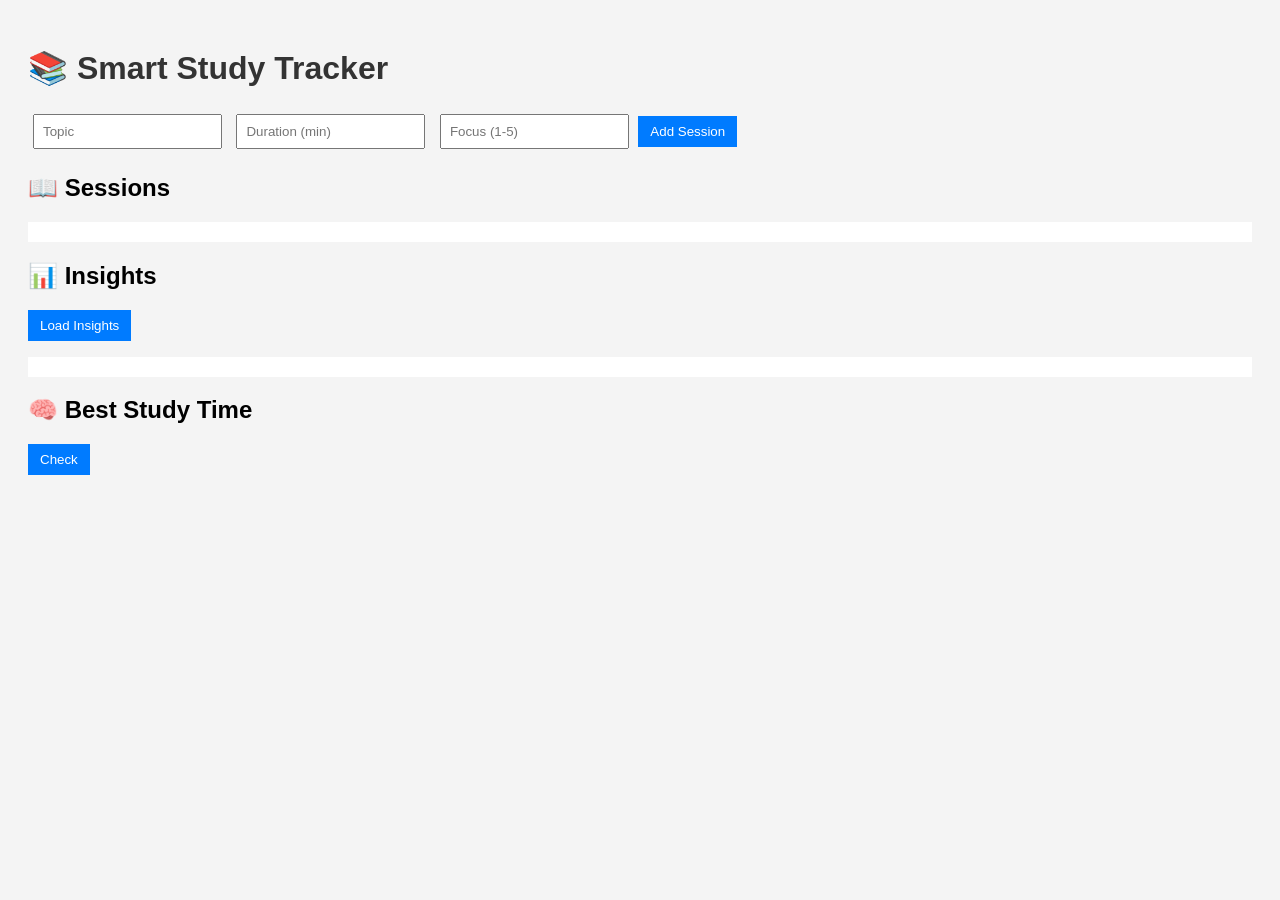
==== Study-tracker/frontend/index.html @ 6289be7f "feat: add Smart Study Tracker - Flask + MongoDB project - Flask REST API with endpoints: /add, /sess" ====
<!DOCTYPE html>
<html>
<head>
  <title>Smart Study Tracker</title>
  <link rel="stylesheet" href="style.css">
</head>
<body>

  <h1>📚 Smart Study Tracker</h1>

  <div class="form">
    <input id="topic" placeholder="Topic">
    <input id="duration" type="number" placeholder="Duration (min)">
    <input id="focus" type="number" placeholder="Focus (1-5)">
    <button onclick="addSession()">Add Session</button>
  </div>

  <h2>📖 Sessions</h2>
  <ul id="sessions"></ul>

  <h2>📊 Insights</h2>
  <button onclick="loadInsights()">Load Insights</button>
  <ul id="insights"></ul>

  <h2>🧠 Best Study Time</h2>
  <button onclick="bestTime()">Check</button>
  <p id="bestTime"></p>

  <script src="script.js"></script>
</body>
</html>
---- Study-tracker/frontend/style.css ----
body {
  font-family: Arial;
  padding: 20px;
  background: #f4f4f4;
}

h1 {
  color: #333;
}

.form input {
  margin: 5px;
  padding: 8px;
}

button {
  padding: 8px 12px;
  cursor: pointer;
  background: #007bff;
  color: white;
  border: none;
}

ul {
  background: white;
  padding: 10px;
}
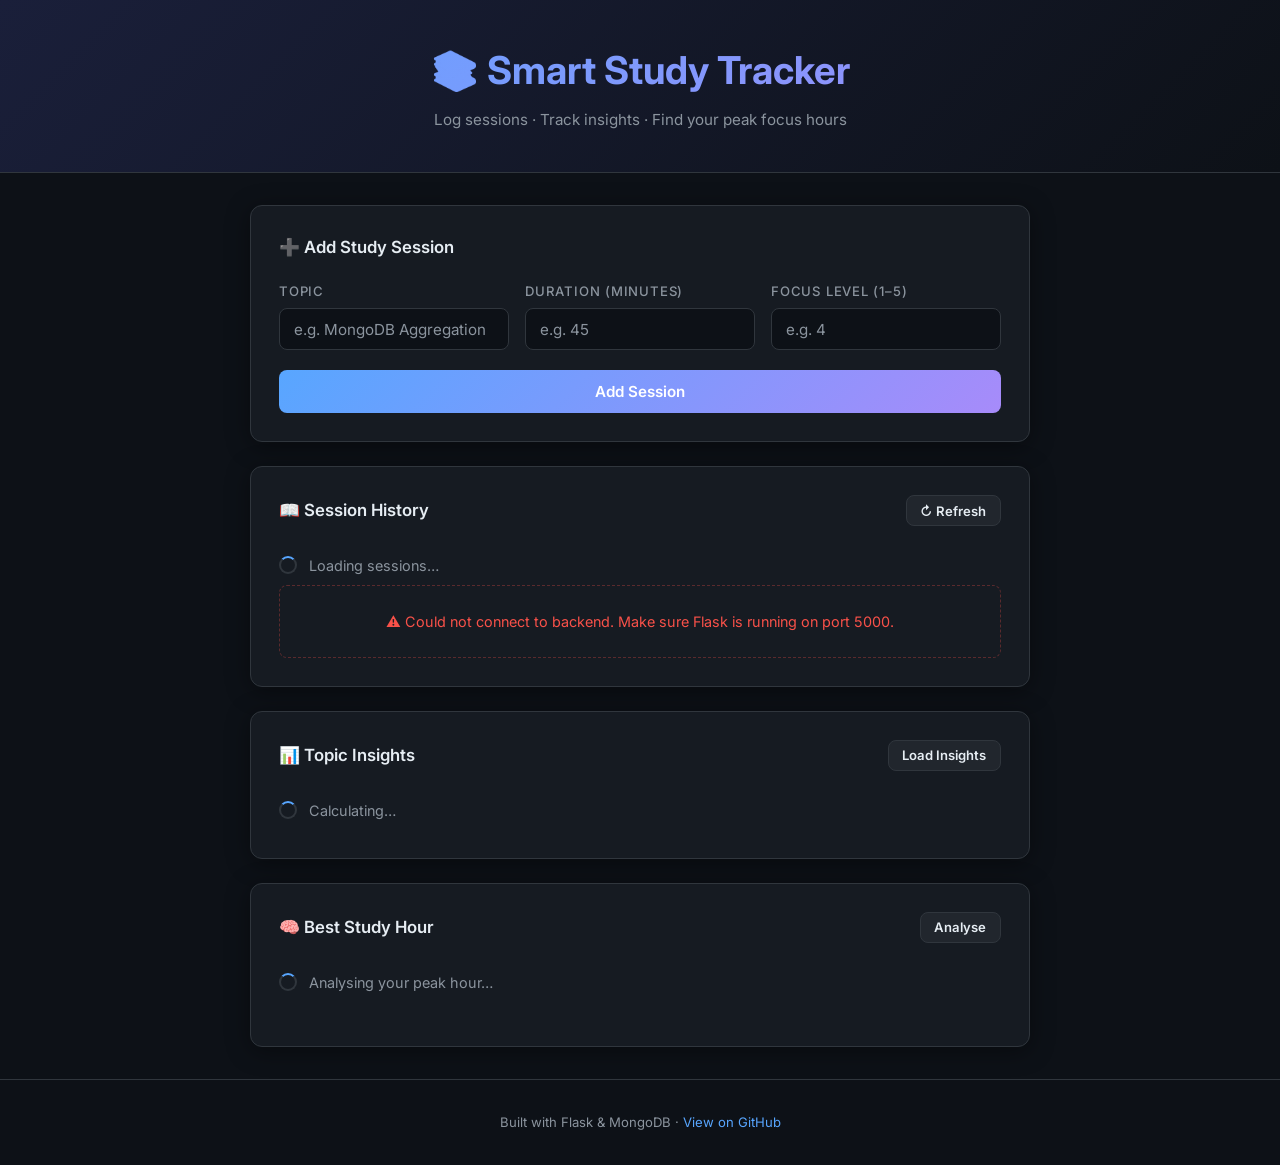
==== commit cb3cd2eb: "fix: overhaul frontend — error handling, validation, modern UI - index.html: add charset/viewport/la" ====
--- a/Study-tracker/frontend/index.html
+++ b/Study-tracker/frontend/index.html
@@ -1,30 +1,91 @@
 <!DOCTYPE html>
-<html>
+<html lang="en">
 <head>
+  <meta charset="UTF-8">
+  <meta name="viewport" content="width=device-width, initial-scale=1.0">
+  <meta name="description" content="Smart Study Tracker — log study sessions, analyze productivity, and find your best study hours using Flask and MongoDB.">
   <title>Smart Study Tracker</title>
+  <link rel="preconnect" href="https://fonts.googleapis.com">
+  <link rel="preconnect" href="https://fonts.gstatic.com" crossorigin>
+  <link href="https://fonts.googleapis.com/css2?family=Inter:wght@400;500;600;700&display=swap" rel="stylesheet">
   <link rel="stylesheet" href="style.css">
 </head>
 <body>
 
-  <h1>📚 Smart Study Tracker</h1>
+  <div id="toast" class="toast" role="alert" aria-live="polite"></div>
 
-  <div class="form">
-    <input id="topic" placeholder="Topic">
-    <input id="duration" type="number" placeholder="Duration (min)">
-    <input id="focus" type="number" placeholder="Focus (1-5)">
-    <button onclick="addSession()">Add Session</button>
-  </div>
+  <header class="header">
+    <div class="header-inner">
+      <h1>📚 Smart Study Tracker</h1>
+      <p class="subtitle">Log sessions · Track insights · Find your peak focus hours</p>
+    </div>
+  </header>
 
-  <h2>📖 Sessions</h2>
-  <ul id="sessions"></ul>
+  <main class="container">
 
-  <h2>📊 Insights</h2>
-  <button onclick="loadInsights()">Load Insights</button>
-  <ul id="insights"></ul>
+    <section class="card" aria-label="Add a study session">
+      <h2 class="card-title">➕ Add Study Session</h2>
+      <form id="session-form" class="form" onsubmit="handleAddSession(event)">
+        <div class="form-group">
+          <label for="topic">Topic</label>
+          <input id="topic" type="text" placeholder="e.g. MongoDB Aggregation"
+            autocomplete="off" required minlength="1" maxlength="100">
+        </div>
+        <div class="form-group">
+          <label for="duration">Duration (minutes)</label>
+          <input id="duration" type="number" placeholder="e.g. 45" required min="1" max="600">
+        </div>
+        <div class="form-group">
+          <label for="focus">Focus Level (1–5)</label>
+          <input id="focus" type="number" placeholder="e.g. 4" required min="1" max="5">
+        </div>
+        <button type="submit" id="add-btn" class="btn btn-primary">
+          <span class="btn-text">Add Session</span>
+          <span class="btn-loader" hidden>Adding…</span>
+        </button>
+      </form>
+    </section>
 
-  <h2>🧠 Best Study Time</h2>
-  <button onclick="bestTime()">Check</button>
-  <p id="bestTime"></p>
+    <section class="card" aria-label="Session history">
+      <div class="section-header">
+        <h2 class="card-title">📖 Session History</h2>
+        <button id="refresh-btn" class="btn btn-secondary btn-sm" onclick="loadSessions()">↻ Refresh</button>
+      </div>
+      <div id="sessions-loading" class="loading-state" hidden>
+        <div class="spinner"></div><span>Loading sessions…</span>
+      </div>
+      <ul id="sessions" class="session-list" aria-live="polite"></ul>
+      <p id="sessions-empty" class="empty-state" hidden>No sessions yet. Add your first one above!</p>
+    </section>
+
+    <section class="card" aria-label="Topic insights">
+      <div class="section-header">
+        <h2 class="card-title">📊 Topic Insights</h2>
+        <button id="insights-btn" class="btn btn-secondary btn-sm" onclick="loadInsights()">Load Insights</button>
+      </div>
+      <div id="insights-loading" class="loading-state" hidden>
+        <div class="spinner"></div><span>Calculating…</span>
+      </div>
+      <ul id="insights" class="insight-list" aria-live="polite"></ul>
+      <p id="insights-empty" class="empty-state" hidden>No insights available. Add some sessions first.</p>
+    </section>
+
+    <section class="card" aria-label="Best study time">
+      <div class="section-header">
+        <h2 class="card-title">🧠 Best Study Hour</h2>
+        <button id="besttime-btn" class="btn btn-secondary btn-sm" onclick="checkBestTime()">Analyse</button>
+      </div>
+      <div id="besttime-loading" class="loading-state" hidden>
+        <div class="spinner"></div><span>Analysing your peak hour…</span>
+      </div>
+      <p id="besttime-result" class="best-time-result" aria-live="polite"></p>
+    </section>
+
+  </main>
+
+  <footer class="footer">
+    <p>Built with Flask &amp; MongoDB · <a href="https://github.com/ankushkhakale/MongoDB-Projects" target="_blank" rel="noopener">View on GitHub</a></p>
+  </footer>
 
   <script src="script.js"></script>
 </body>
--- a/Study-tracker/frontend/style.css
+++ b/Study-tracker/frontend/style.css
@@ -1,27 +1,184 @@
-body {
-  font-family: Arial;
-  padding: 20px;
-  background: #f4f4f4;
+@import url('https://fonts.googleapis.com/css2?family=Inter:wght@400;500;600;700&display=swap');
+
+*, *::before, *::after { box-sizing: border-box; margin: 0; padding: 0; }
+
+:root {
+  --bg: #0d1117; --bg-card: #161b22; --bg-input: #0d1117;
+  --border: #30363d; --accent: #58a6ff; --green: #3fb950;
+  --red: #f85149; --text: #e6edf3; --text-muted: #8b949e;
+  --radius: 12px; --radius-sm: 8px;
+  --shadow: 0 4px 24px rgba(0,0,0,0.4); --transition: 0.2s ease;
 }
 
-h1 {
-  color: #333;
+html { scroll-behavior: smooth; }
+
+body {
+  font-family: 'Inter', system-ui, sans-serif;
+  background: var(--bg); color: var(--text);
+  min-height: 100vh; line-height: 1.6;
 }
 
-.form input {
-  margin: 5px;
-  padding: 8px;
+.header {
+  background: linear-gradient(135deg, #1a1f3a 0%, #0d1117 100%);
+  border-bottom: 1px solid var(--border);
+  padding: 2.5rem 1.5rem; text-align: center;
+}
+.header h1 {
+  font-size: clamp(1.6rem, 4vw, 2.4rem); font-weight: 700;
+  background: linear-gradient(135deg, var(--accent), #a78bfa);
+  -webkit-background-clip: text; -webkit-text-fill-color: transparent;
+  background-clip: text; margin-bottom: 0.4rem;
+}
+.subtitle { color: var(--text-muted); font-size: 0.95rem; }
+
+.container {
+  max-width: 820px; margin: 0 auto;
+  padding: 2rem 1.25rem; display: flex;
+  flex-direction: column; gap: 1.5rem;
 }
 
-button {
-  padding: 8px 12px;
-  cursor: pointer;
-  background: #007bff;
-  color: white;
-  border: none;
+.card {
+  background: var(--bg-card); border: 1px solid var(--border);
+  border-radius: var(--radius); padding: 1.75rem;
+  box-shadow: var(--shadow); transition: border-color var(--transition);
+}
+.card:hover { border-color: #484f58; }
+.card-title { font-size: 1.05rem; font-weight: 600; margin-bottom: 1.25rem; }
+
+.section-header {
+  display: flex; align-items: center;
+  justify-content: space-between; flex-wrap: wrap;
+  gap: 0.5rem; margin-bottom: 1.25rem;
+}
+.section-header .card-title { margin-bottom: 0; }
+
+.form { display: grid; gap: 1rem; }
+.form-group { display: flex; flex-direction: column; gap: 0.4rem; }
+.form-group label {
+  font-size: 0.82rem; font-weight: 500; color: var(--text-muted);
+  text-transform: uppercase; letter-spacing: 0.06em;
+}
+.form-group input {
+  background: var(--bg-input); border: 1px solid var(--border);
+  border-radius: var(--radius-sm); color: var(--text);
+  font-family: inherit; font-size: 0.95rem;
+  padding: 0.65rem 0.9rem; outline: none; width: 100%;
+  transition: border-color var(--transition), box-shadow var(--transition);
+}
+.form-group input::placeholder { color: var(--text-muted); }
+.form-group input:focus {
+  border-color: var(--accent);
+  box-shadow: 0 0 0 3px rgba(88,166,255,0.15);
+}
+.form-group input:invalid:not(:placeholder-shown) { border-color: var(--red); }
+
+.btn {
+  border: none; border-radius: var(--radius-sm); cursor: pointer;
+  font-family: inherit; font-weight: 600; font-size: 0.9rem;
+  padding: 0.65rem 1.4rem;
+  transition: opacity var(--transition), transform var(--transition);
+  display: inline-flex; align-items: center; gap: 0.4rem;
+}
+.btn:hover:not(:disabled) { opacity: 0.88; transform: translateY(-1px); }
+.btn:active:not(:disabled) { transform: translateY(0); }
+.btn:disabled { opacity: 0.5; cursor: not-allowed; }
+.btn-primary {
+  background: linear-gradient(135deg, var(--accent), #a78bfa);
+  color: #fff; width: 100%; justify-content: center;
+  padding: 0.75rem; font-size: 0.95rem; margin-top: 0.25rem;
+}
+.btn-secondary {
+  background: #21262d; border: 1px solid var(--border); color: var(--text);
+}
+.btn-secondary:hover:not(:disabled) { background: #30363d; }
+.btn-sm { padding: 0.4rem 0.85rem; font-size: 0.82rem; }
+
+.badge {
+  display: inline-block; border-radius: 100px;
+  font-size: 0.75rem; font-weight: 600; padding: 0.2rem 0.6rem;
+}
+.badge-blue   { background: rgba(88,166,255,0.15); color: var(--accent); }
+.badge-purple { background: rgba(167,139,250,0.15); color: #a78bfa; }
+.badge-green  { background: rgba(63,185,80,0.15);   color: var(--green); }
+
+.session-list { list-style: none; display: flex; flex-direction: column; gap: 0.75rem; }
+.session-item {
+  background: #0d1117; border: 1px solid var(--border);
+  border-radius: var(--radius-sm); padding: 0.9rem 1rem;
+  transition: border-color var(--transition);
+}
+.session-item:hover { border-color: var(--accent); }
+.session-topic { font-weight: 600; font-size: 0.95rem; margin-bottom: 0.45rem; }
+.session-meta { display: flex; flex-wrap: wrap; gap: 0.5rem; align-items: center; }
+.session-date { font-size: 0.73rem; color: var(--text-muted); margin-left: auto; }
+
+.insight-list { list-style: none; display: flex; flex-direction: column; gap: 1rem; }
+.insight-item {
+  background: #0d1117; border: 1px solid var(--border);
+  border-radius: var(--radius-sm); padding: 0.9rem 1rem;
+}
+.insight-header {
+  display: flex; justify-content: space-between;
+  align-items: center; flex-wrap: wrap;
+  gap: 0.4rem; margin-bottom: 0.6rem;
+}
+.insight-topic { font-weight: 600; font-size: 0.95rem; }
+.insight-stats { display: flex; gap: 0.4rem; }
+.insight-bar-track { background: #21262d; border-radius: 100px; height: 6px; overflow: hidden; }
+.insight-bar-fill {
+  height: 100%;
+  background: linear-gradient(90deg, var(--accent), #a78bfa);
+  border-radius: 100px; transition: width 0.6s ease;
 }
 
-ul {
-  background: white;
-  padding: 10px;
+.best-time-result { color: var(--text-muted); font-size: 0.95rem; line-height: 1.7; padding: 0.5rem 0; }
+.best-time-result strong { color: var(--accent); }
+
+.loading-state {
+  display: flex; align-items: center; gap: 0.75rem;
+  color: var(--text-muted); font-size: 0.9rem; padding: 0.5rem 0;
 }
+.spinner {
+  width: 18px; height: 18px;
+  border: 2px solid var(--border); border-top-color: var(--accent);
+  border-radius: 50%; animation: spin 0.7s linear infinite; flex-shrink: 0;
+}
+@keyframes spin { to { transform: rotate(360deg); } }
+
+.empty-state {
+  color: var(--text-muted); font-size: 0.9rem; text-align: center;
+  padding: 1.5rem 0; border: 1px dashed var(--border);
+  border-radius: var(--radius-sm);
+}
+.empty-state-error { color: var(--red) !important; border-color: rgba(248,81,73,0.3) !important; }
+
+.toast {
+  position: fixed; bottom: 1.5rem; right: 1.5rem;
+  background: #21262d; border: 1px solid var(--border);
+  border-radius: var(--radius-sm); color: var(--text);
+  font-size: 0.9rem; font-weight: 500; padding: 0.75rem 1.25rem;
+  box-shadow: 0 8px 32px rgba(0,0,0,0.5);
+  transform: translateY(120%); opacity: 0;
+  transition: transform 0.3s ease, opacity 0.3s ease;
+  z-index: 9999; max-width: 320px; pointer-events: none;
+}
+.toast.show { transform: translateY(0); opacity: 1; }
+.toast-success { border-left: 4px solid var(--green); }
+.toast-error   { border-left: 4px solid var(--red); }
+
+.footer {
+  text-align: center; padding: 2rem 1.5rem;
+  border-top: 1px solid var(--border);
+  color: var(--text-muted); font-size: 0.82rem;
+}
+.footer a { color: var(--accent); text-decoration: none; }
+.footer a:hover { text-decoration: underline; }
+
+@media (min-width: 600px) {
+  .form { grid-template-columns: 1fr 1fr 1fr; }
+  .btn-primary { grid-column: 1 / -1; }
+}
+@media (max-width: 480px) {
+  .card { padding: 1.25rem; }
+  .session-date { margin-left: 0; width: 100%; }
+}
